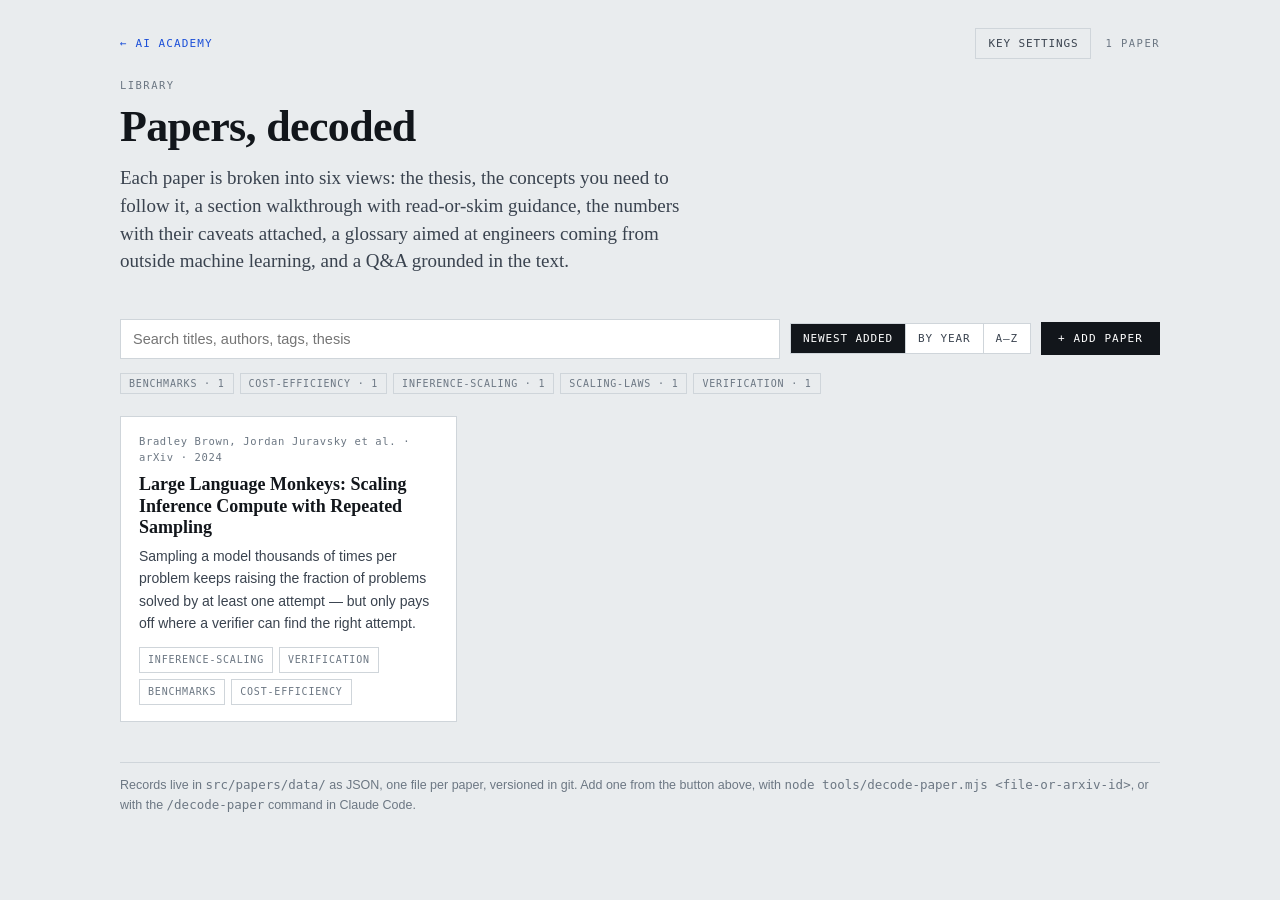
==== src/papers/index.html @ efe84f06 "Add papers library with in-browser paper ingestion Colocates a static decoded-paper reader at src/pa" ====
<!doctype html>
<html lang="en">
<head>
<meta charset="utf-8">
<meta name="viewport" content="width=device-width,initial-scale=1">
<title>Papers — AI Academy</title>
<meta name="description" content="Technical papers, decoded: thesis, concepts, section walkthrough, key numbers and a glossary for engineers coming from outside machine learning.">
<link rel="stylesheet" href="assets/decoder.css">
</head>
<body>
<div class="wrap">

  <div class="masthead">
    <a class="home" href="../">← AI Academy</a>
    <span class="spacer"></span>
    <button class="ghost" id="settings-btn">key settings</button>
    <span class="eyebrow" id="count"></span>
  </div>

  <div class="keypanel hide" id="keypanel">
    <span class="tag warn">local only</span>
    <h3>Your Anthropic API key</h3>
    <p class="note">Stored in this browser's localStorage and sent only to api.anthropic.com. It is never
      committed to the repo and no other visitor to this site can see or use it. Adding a paper below
      needs this key — the site is static and has no server of its own to hold one.</p>
    <div class="keyrow">
      <input type="password" id="key-input" placeholder="sk-ant-…" style="flex:1 1 260px" autocomplete="off">
      <button class="solid" id="key-save">save</button>
      <button class="ghost" id="key-clear">clear</button>
    </div>
    <div class="keyrow">
      <input type="text" id="model-input" placeholder="claude-sonnet-4-6" style="flex:1 1 200px" aria-label="Model">
      <span class="note" style="align-self:center">model used to decode papers</span>
    </div>
    <div id="key-state" class="note" style="margin-top:10px"></div>
  </div>

  <header class="hero">
    <div class="eyebrow">library</div>
    <h1>Papers, decoded</h1>
    <p class="thesis">Each paper is broken into six views: the thesis, the concepts you need to follow it,
      a section walkthrough with read-or-skim guidance, the numbers with their caveats attached,
      a glossary aimed at engineers coming from outside machine learning, and a Q&amp;A grounded in the text.</p>
  </header>

  <div class="bar">
    <input type="search" id="q" placeholder="Search titles, authors, tags, thesis" style="flex:1 1 240px" aria-label="Search papers">
    <div class="seg" role="group" aria-label="Sort order">
      <button id="sort-added" aria-pressed="true">newest added</button>
      <button id="sort-year" aria-pressed="false">by year</button>
      <button id="sort-title" aria-pressed="false">a–z</button>
    </div>
    <button class="solid" id="add-btn">+ add paper</button>
  </div>

  <div class="chips" id="tags" style="margin-top:14px" role="group" aria-label="Filter by tag"></div>

  <div class="grid three" id="list"></div>
  <p class="note hide" id="empty" style="margin-top:22px">Nothing matches that. Clear the search or drop a tag filter.</p>

  <div class="ingestpanel hide" id="ingestpanel">
    <span class="tag">add paper</span>
    <h3>Decode a new paper</h3>
    <p class="note">Runs the same five extraction passes as <code>tools/decode-paper.mjs</code>, in this
      browser, using your own key. This page can't write to the repo, so when it's done you'll download
      the record and an updated index — drop both into <code>src/papers/data/</code> and commit.</p>

    <div class="seg" role="group" aria-label="Source type" style="margin-top:14px">
      <button id="src-pdf" aria-pressed="true">upload pdf</button>
      <button id="src-text" aria-pressed="false">paste text</button>
      <button id="src-arxiv" aria-pressed="false">arxiv id</button>
    </div>

    <div id="src-pdf-panel" class="ingest-src">
      <input type="file" id="pdf-input" accept="application/pdf" style="margin-top:12px">
    </div>
    <div id="src-text-panel" class="ingest-src hide">
      <textarea id="text-input" rows="8" placeholder="Paste the abstract, or the full text of the paper" style="margin-top:12px"></textarea>
    </div>
    <div id="src-arxiv-panel" class="ingest-src hide">
      <input type="text" id="arxiv-input" placeholder="e.g. 2407.21787" style="margin-top:12px">
      <p class="note" id="arxiv-note" style="margin-top:8px">Fetched directly from arxiv.org. If your browser
        blocks the cross-origin request, download the PDF yourself and use "upload pdf" instead.</p>
    </div>

    <div class="keyrow" style="margin-top:16px">
      <input type="text" id="ingest-id" placeholder="id (optional — derived from the source)" style="flex:1 1 200px">
      <input type="text" id="ingest-tags" placeholder="tags, comma-separated (optional)" style="flex:1 1 200px">
    </div>
    <input type="text" id="ingest-links" placeholder="course links, comma-separated, e.g. course-04/module-12 (optional)" style="margin-top:8px">

    <div class="keyrow" style="margin-top:16px">
      <button class="solid" id="ingest-run">decode</button>
      <span class="note" id="ingest-status"></span>
    </div>

    <div id="ingest-log" class="ingest-log"></div>
    <div id="ingest-result" class="hide"></div>
  </div>

  <hr class="rule" style="margin-top:40px">
  <p class="note" style="margin-top:12px;font-size:12.5px">
    Records live in <code>src/papers/data/</code> as JSON, one file per paper, versioned in git.
    Add one from the button above, with <code>node tools/decode-paper.mjs &lt;file-or-arxiv-id&gt;</code>,
    or with the <code>/decode-paper</code> command in Claude Code.
  </p>

</div>
<script type="module" src="assets/library.js"></script>
<script type="module" src="assets/ingest.js"></script>
</body>
</html>
---- src/papers/assets/decoder.css ----
/* Paper Decoder — AI Academy
   Shared styles for the papers library and the single-paper reader. */

:root{
  --ink:#12161B; --ink2:#3A434F; --ink3:#6C7783;
  --bg:#E9ECEE; --panel:#FFFFFF; --line:#CFD5DA; --line2:#E3E7EA;
  --signal:#1B4FD8; --verify:#0F6E4F; --flag:#8E5514;
  --serif: Charter,"Bitstream Charter","Iowan Old Style",Georgia,serif;
  --sans: Inter,-apple-system,BlinkMacSystemFont,"Segoe UI",Roboto,Helvetica,Arial,sans-serif;
  --mono: ui-monospace,SFMono-Regular,"SF Mono",Menlo,Consolas,monospace;
}
*{box-sizing:border-box}
html,body{margin:0;padding:0}
body{background:var(--bg);color:var(--ink);font-family:var(--sans);font-size:15px;
  line-height:1.6;-webkit-font-smoothing:antialiased}
a{color:var(--signal);text-decoration:none}
a:hover{text-decoration:underline}
.wrap{max-width:1080px;margin:0 auto;padding:28px 20px 64px}

.eyebrow{font-family:var(--mono);font-size:10.5px;letter-spacing:.14em;text-transform:uppercase;color:var(--ink3)}
.rule{height:1px;background:var(--line);border:0;margin:0}
.spacer{flex:1 1 auto}
.note{color:var(--ink3);font-size:13px}
.err{border-left:3px solid var(--flag);padding-left:12px;color:var(--flag);font-size:13.5px;margin-top:12px}
.spin{font-family:var(--mono);font-size:11px;color:var(--ink3);letter-spacing:.1em}
.hide{display:none !important}

/* masthead */
.masthead{display:flex;align-items:baseline;gap:14px;flex-wrap:wrap;padding-bottom:18px}
.masthead .home{font-family:var(--mono);font-size:11px;letter-spacing:.1em;text-transform:uppercase}

/* hero */
.hero{padding-bottom:22px}
.hero h1{font-family:var(--serif);font-weight:600;font-size:clamp(28px,5vw,44px);
  line-height:1.06;letter-spacing:-.015em;margin:10px 0 0}
.hero .thesis{font-family:var(--serif);font-size:clamp(16px,2.2vw,19px);color:var(--ink2);
  max-width:62ch;margin:14px 0 0;line-height:1.45}
.byline{font-family:var(--mono);font-size:11px;color:var(--ink3);margin-top:12px}

/* controls */
.bar{display:flex;gap:10px;flex-wrap:wrap;align-items:center;margin-top:22px}
.seg{display:inline-flex;border:1px solid var(--line);background:var(--panel)}
.seg button{font-family:var(--mono);font-size:11px;letter-spacing:.08em;text-transform:uppercase;
  padding:8px 12px;border:0;background:transparent;color:var(--ink2);cursor:pointer}
.seg button+button{border-left:1px solid var(--line)}
.seg button[aria-pressed="true"]{background:var(--ink);color:#fff}
.ghost{font-family:var(--mono);font-size:11px;letter-spacing:.08em;text-transform:uppercase;
  padding:8px 12px;border:1px solid var(--line);background:transparent;color:var(--ink2);cursor:pointer}
.ghost:hover{border-color:var(--ink);color:var(--ink)}
.solid{font-family:var(--mono);font-size:11px;letter-spacing:.1em;text-transform:uppercase;
  background:var(--ink);color:#fff;border:1px solid var(--ink);padding:9px 16px;cursor:pointer}
.solid[disabled]{opacity:.45;cursor:default}
input[type=text],input[type=password],input[type=search],textarea{
  width:100%;font-family:var(--sans);font-size:14.5px;color:var(--ink);background:var(--panel);
  border:1px solid var(--line);padding:11px 12px;resize:vertical}
:focus-visible{outline:2px solid var(--signal);outline-offset:1px}

/* tabs */
.tabs{display:flex;flex-wrap:wrap;margin-top:26px;border-bottom:1px solid var(--line)}
.tabs button{font-family:var(--mono);font-size:11.5px;letter-spacing:.1em;text-transform:uppercase;
  background:transparent;border:0;border-bottom:2px solid transparent;margin-bottom:-1px;
  padding:10px 14px 9px;color:var(--ink3);cursor:pointer}
.tabs button[aria-selected="true"]{color:var(--ink);border-bottom-color:var(--signal)}
.tabs button:hover{color:var(--ink)}

/* cards */
.grid{display:grid;gap:14px;margin-top:22px}
@media(min-width:760px){.grid.two{grid-template-columns:1fr 1fr}}
@media(min-width:900px){.grid.three{grid-template-columns:repeat(3,1fr)}}
.card{background:var(--panel);border:1px solid var(--line);padding:16px 18px}
.card h3{font-family:var(--serif);font-size:19px;font-weight:600;margin:6px 0 8px;letter-spacing:-.01em}
.card p{margin:0 0 10px;color:var(--ink2)}
.card p:last-child{margin-bottom:0}
.tag{font-family:var(--mono);font-size:10px;letter-spacing:.12em;text-transform:uppercase;color:var(--signal)}
.tag.warn{color:var(--flag)}
.tag.ok{color:var(--verify)}

/* library */
.paperlink{display:block;background:var(--panel);border:1px solid var(--line);padding:16px 18px;color:inherit}
.paperlink:hover{border-color:var(--ink);text-decoration:none}
.paperlink h3{font-family:var(--serif);font-size:18px;font-weight:600;margin:8px 0 6px;line-height:1.2}
.paperlink .meta{font-family:var(--mono);font-size:10.5px;color:var(--ink3);letter-spacing:.06em}
.paperlink .sum{color:var(--ink2);font-size:14px;margin:0}
.chips{display:flex;gap:6px;flex-wrap:wrap;margin-top:12px}
.chip{font-family:var(--mono);font-size:10px;letter-spacing:.08em;text-transform:uppercase;
  border:1px solid var(--line);padding:4px 8px;color:var(--ink3);background:transparent;cursor:pointer}
.chip[aria-pressed="true"]{background:var(--ink);color:#fff;border-color:var(--ink)}
.chip.static{cursor:default}

/* walkthrough rows */
.row{display:grid;grid-template-columns:76px 1fr;gap:16px;background:var(--panel);
  border:1px solid var(--line);padding:16px 18px}
.clause{font-family:var(--mono);font-size:12px;color:var(--signal);letter-spacing:.04em;padding-top:3px}
.row h4{font-family:var(--serif);font-size:17px;font-weight:600;margin:0 0 6px}
.row p{margin:0;color:var(--ink2)}
.readif{font-family:var(--mono);font-size:10.5px;letter-spacing:.06em;text-transform:uppercase;
  color:var(--ink3);margin-top:8px;display:block}
@media(max-width:560px){.row{grid-template-columns:1fr;gap:4px}}

/* numbers */
.num{background:var(--panel);border:1px solid var(--line);padding:16px 18px}
.num .v{font-family:var(--serif);font-size:30px;font-weight:600;letter-spacing:-.02em;line-height:1.1}
.num .k{font-family:var(--mono);font-size:10.5px;letter-spacing:.1em;text-transform:uppercase;color:var(--ink3);margin-top:6px}
.num .m{margin-top:10px;color:var(--ink2);font-size:14px}
.num .caveat{margin-top:10px;padding-top:10px;border-top:1px dashed var(--line);color:var(--flag);font-size:13.5px}

/* jargon */
.term{background:var(--panel);border:1px solid var(--line)}
.term>button{width:100%;text-align:left;background:transparent;border:0;cursor:pointer;
  padding:12px 16px;display:flex;gap:12px;align-items:baseline}
.term .t{font-family:var(--mono);font-size:13px;color:var(--ink)}
.term .hint{color:var(--ink3);font-size:13px;flex:1}
.term .chev{font-family:var(--mono);color:var(--ink3);font-size:12px}
.term .body{padding:12px 16px 14px;color:var(--ink2);border-top:1px solid var(--line2)}

/* ask */
.msg{background:var(--panel);border:1px solid var(--line);padding:14px 16px;margin-bottom:10px;white-space:pre-wrap}
.msg.you{background:transparent;border-style:dashed}
.msg .who{font-family:var(--mono);font-size:10px;letter-spacing:.12em;text-transform:uppercase;
  color:var(--ink3);margin-bottom:6px}

/* key panel */
.keypanel{background:var(--panel);border:1px solid var(--line);border-left:3px solid var(--flag);
  padding:16px 18px;margin-top:22px}
.keypanel h3{font-family:var(--serif);font-size:18px;margin:6px 0 8px}
.keyrow{display:flex;gap:8px;flex-wrap:wrap;margin-top:10px}

/* ingest panel */
.ingestpanel{background:var(--panel);border:1px solid var(--line);border-left:3px solid var(--signal);
  padding:18px 20px;margin-top:22px}
.ingestpanel h3{font-family:var(--serif);font-size:19px;margin:6px 0 8px}
.ingestpanel input[type=file]{width:100%;font-family:var(--sans);font-size:13.5px;color:var(--ink2)}
.ingest-log{margin-top:14px;font-family:var(--mono);font-size:12px;color:var(--ink2);display:flex;flex-direction:column;gap:4px}
.ingest-log .step{display:flex;gap:8px;align-items:baseline}
.ingest-log .step .mark{width:14px;flex-shrink:0;color:var(--ink3)}
.ingest-log .step.ok .mark{color:var(--verify)}
.ingest-log .step.err .mark{color:var(--flag)}
.ingest-result{margin-top:16px;padding-top:16px;border-top:1px solid var(--line)}
.ingest-result .warn-list{color:var(--flag);font-size:13.5px;margin:0 0 12px;padding-left:18px}
.ingest-result .dl-row{display:flex;gap:8px;flex-wrap:wrap}

/* course links */
.linkback{display:flex;gap:8px;flex-wrap:wrap;margin-top:14px}
.linkback a{font-family:var(--mono);font-size:10.5px;letter-spacing:.08em;text-transform:uppercase;
  border:1px solid var(--line);padding:5px 9px;color:var(--ink2)}
.linkback a:hover{border-color:var(--signal);color:var(--signal);text-decoration:none}

@media (prefers-reduced-motion: reduce){*{animation:none !important;transition:none !important}}
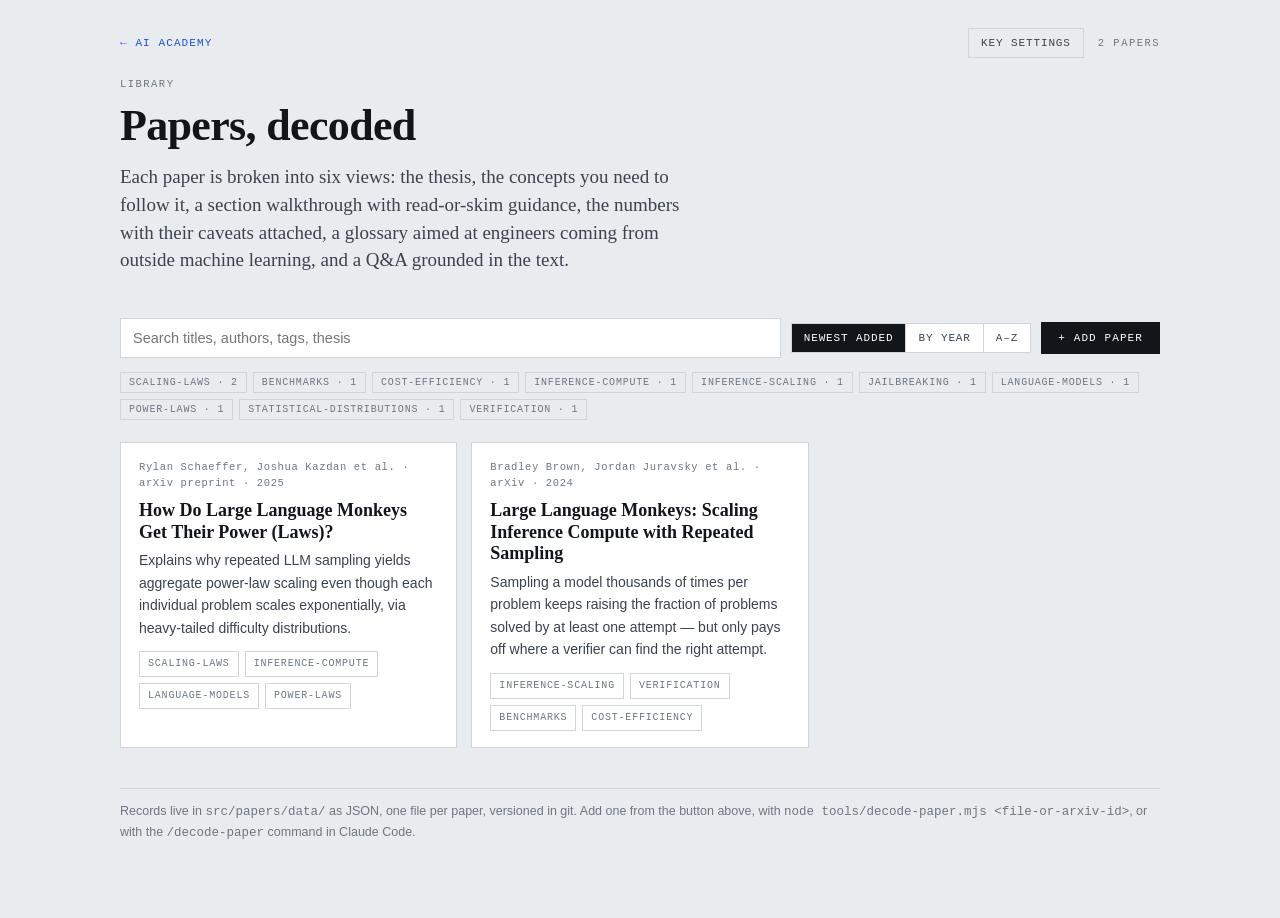
==== commit aa6cb076: "Point the workspace-id error and hint at where to find it The workspace-id field told people to add " ====
--- a/src/papers/index.html
+++ b/src/papers/index.html
@@ -31,6 +31,10 @@
     <div class="keyrow">
       <input type="text" id="model-input" placeholder="claude-sonnet-4-6" style="flex:1 1 200px" aria-label="Model">
       <span class="note" style="align-self:center">model used to decode papers</span>
+    </div>
+    <div class="keyrow">
+      <input type="text" id="workspace-input" placeholder="workspace id (only if your key needs one)" style="flex:1 1 260px" aria-label="Workspace id">
+      <span class="note" style="align-self:center">only if you saw a "workspace id" error — find it at console.anthropic.com → Settings → Workspaces</span>
     </div>
     <div id="key-state" class="note" style="margin-top:10px"></div>
   </div>
--- a/src/papers/assets/decoder.css
+++ b/src/papers/assets/decoder.css
@@ -47,6 +47,8 @@
 .ghost{font-family:var(--mono);font-size:11px;letter-spacing:.08em;text-transform:uppercase;
   padding:8px 12px;border:1px solid var(--line);background:transparent;color:var(--ink2);cursor:pointer}
 .ghost:hover{border-color:var(--ink);color:var(--ink)}
+.ghost.key-set{background:var(--verify);border-color:var(--verify);color:#fff}
+.ghost.key-set:hover{background:var(--verify);border-color:var(--verify);color:#fff}
 .solid{font-family:var(--mono);font-size:11px;letter-spacing:.1em;text-transform:uppercase;
   background:var(--ink);color:#fff;border:1px solid var(--ink);padding:9px 16px;cursor:pointer}
 .solid[disabled]{opacity:.45;cursor:default}
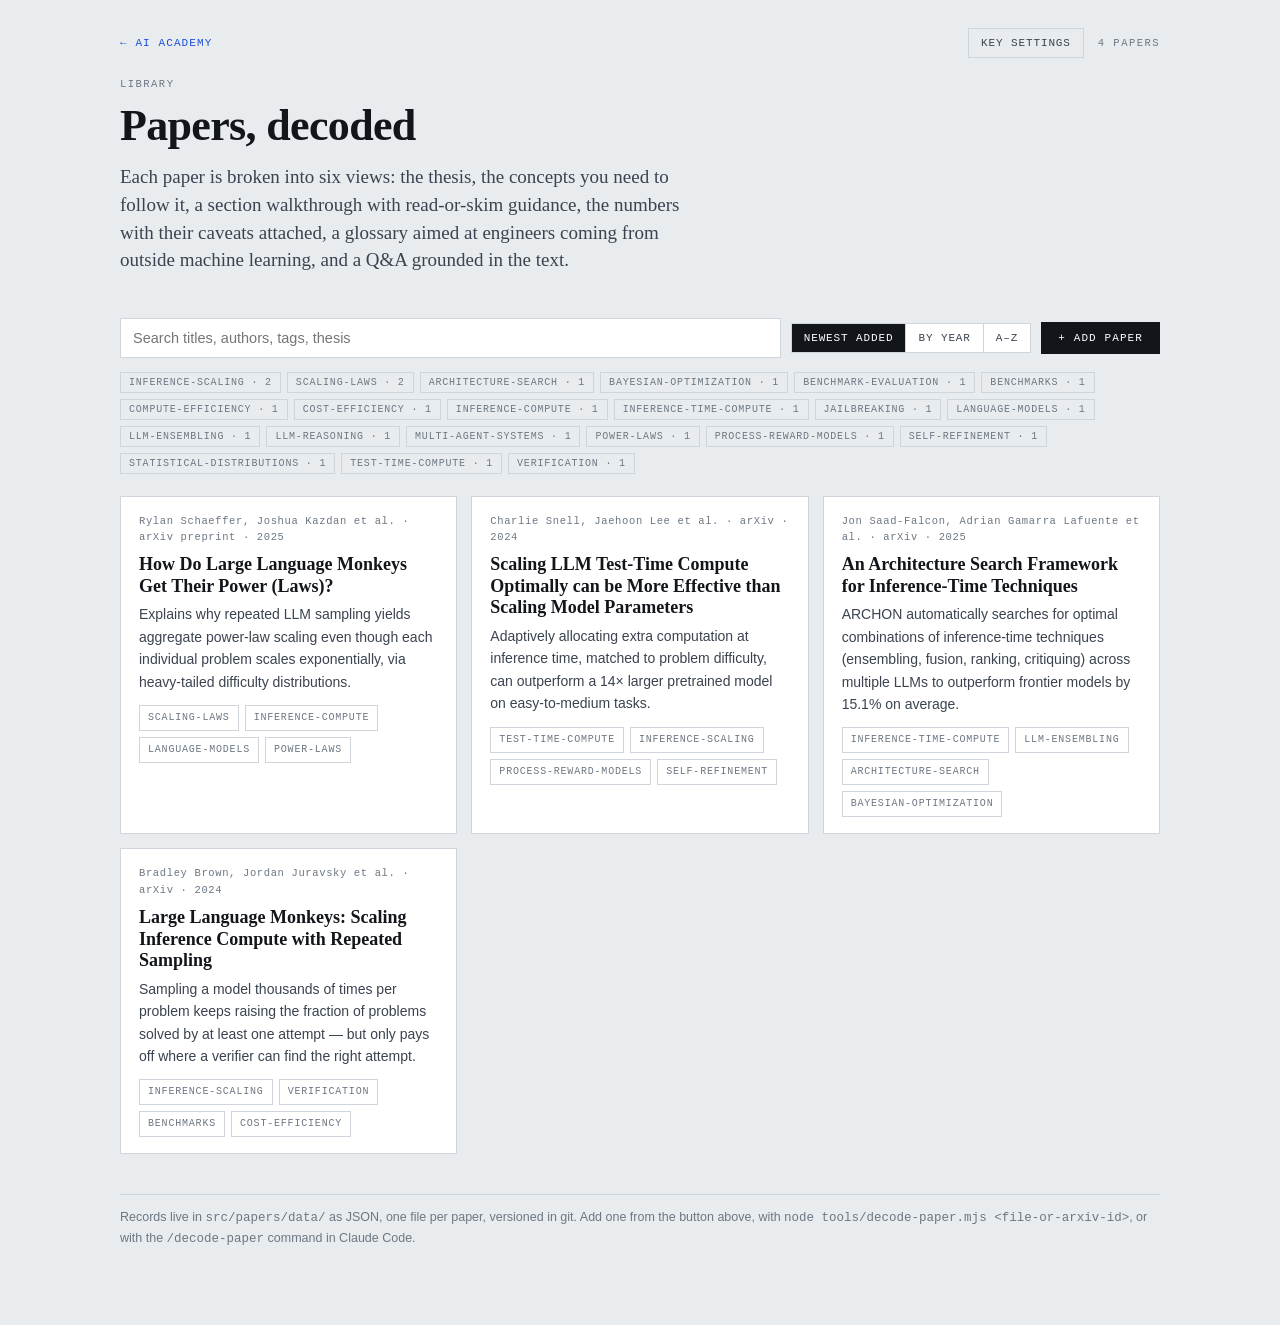
==== commit d5f5270c: "Add timeouts, progress feedback, and direct-to-GitHub publishing to paper ingest A decode with no re" ====
--- a/src/papers/index.html
+++ b/src/papers/index.html
@@ -37,6 +37,24 @@
       <span class="note" style="align-self:center">only if you saw a "workspace id" error — find it at console.anthropic.com → Settings → Workspaces</span>
     </div>
     <div id="key-state" class="note" style="margin-top:10px"></div>
+
+    <hr class="rule" style="margin:18px 0">
+    <span class="tag warn">also local only</span>
+    <h3>Publish to GitHub (optional)</h3>
+    <p class="note">A fine-grained personal access token, scoped to just this repo's Contents (read and
+      write), lets "decode a new paper" below commit the record straight to GitHub instead of only
+      downloading it. Stored the same way as the key above — never committed, never sent anywhere but
+      api.github.com. Skip this and use the download buttons if you'd rather commit by hand.</p>
+    <div class="keyrow">
+      <input type="password" id="github-token-input" placeholder="github_pat_…" style="flex:1 1 260px" autocomplete="off">
+      <button class="solid" id="github-token-save">save</button>
+      <button class="ghost" id="github-token-clear">clear</button>
+    </div>
+    <div class="keyrow">
+      <input type="text" id="github-repo-input" placeholder="owner/repo" style="flex:1 1 160px" aria-label="Repository">
+      <input type="text" id="github-branch-input" placeholder="branch" style="flex:1 1 100px" aria-label="Branch">
+    </div>
+    <div id="github-state" class="note" style="margin-top:10px"></div>
   </div>
 
   <header class="hero">
@@ -97,6 +115,8 @@
       <button class="solid" id="ingest-run">decode</button>
       <span class="note" id="ingest-status"></span>
     </div>
+    <p class="note" style="margin-top:8px">Each pass re-reads the whole document from scratch — a full PDF can take a
+      couple of minutes end to end. The timer on the running step keeps ticking; it isn't stuck.</p>
 
     <div id="ingest-log" class="ingest-log"></div>
     <div id="ingest-result" class="hide"></div>
--- a/src/papers/assets/decoder.css
+++ b/src/papers/assets/decoder.css
@@ -137,9 +137,10 @@
 .ingest-log .step .mark{width:14px;flex-shrink:0;color:var(--ink3)}
 .ingest-log .step.ok .mark{color:var(--verify)}
 .ingest-log .step.err .mark{color:var(--flag)}
+.ingest-log .step .elapsed{margin-left:auto;color:var(--ink3);font-size:10.5px}
 .ingest-result{margin-top:16px;padding-top:16px;border-top:1px solid var(--line)}
 .ingest-result .warn-list{color:var(--flag);font-size:13.5px;margin:0 0 12px;padding-left:18px}
-.ingest-result .dl-row{display:flex;gap:8px;flex-wrap:wrap}
+.ingest-result .dl-row{display:flex;gap:8px;flex-wrap:wrap;align-items:center;margin-bottom:10px}
 
 /* course links */
 .linkback{display:flex;gap:8px;flex-wrap:wrap;margin-top:14px}
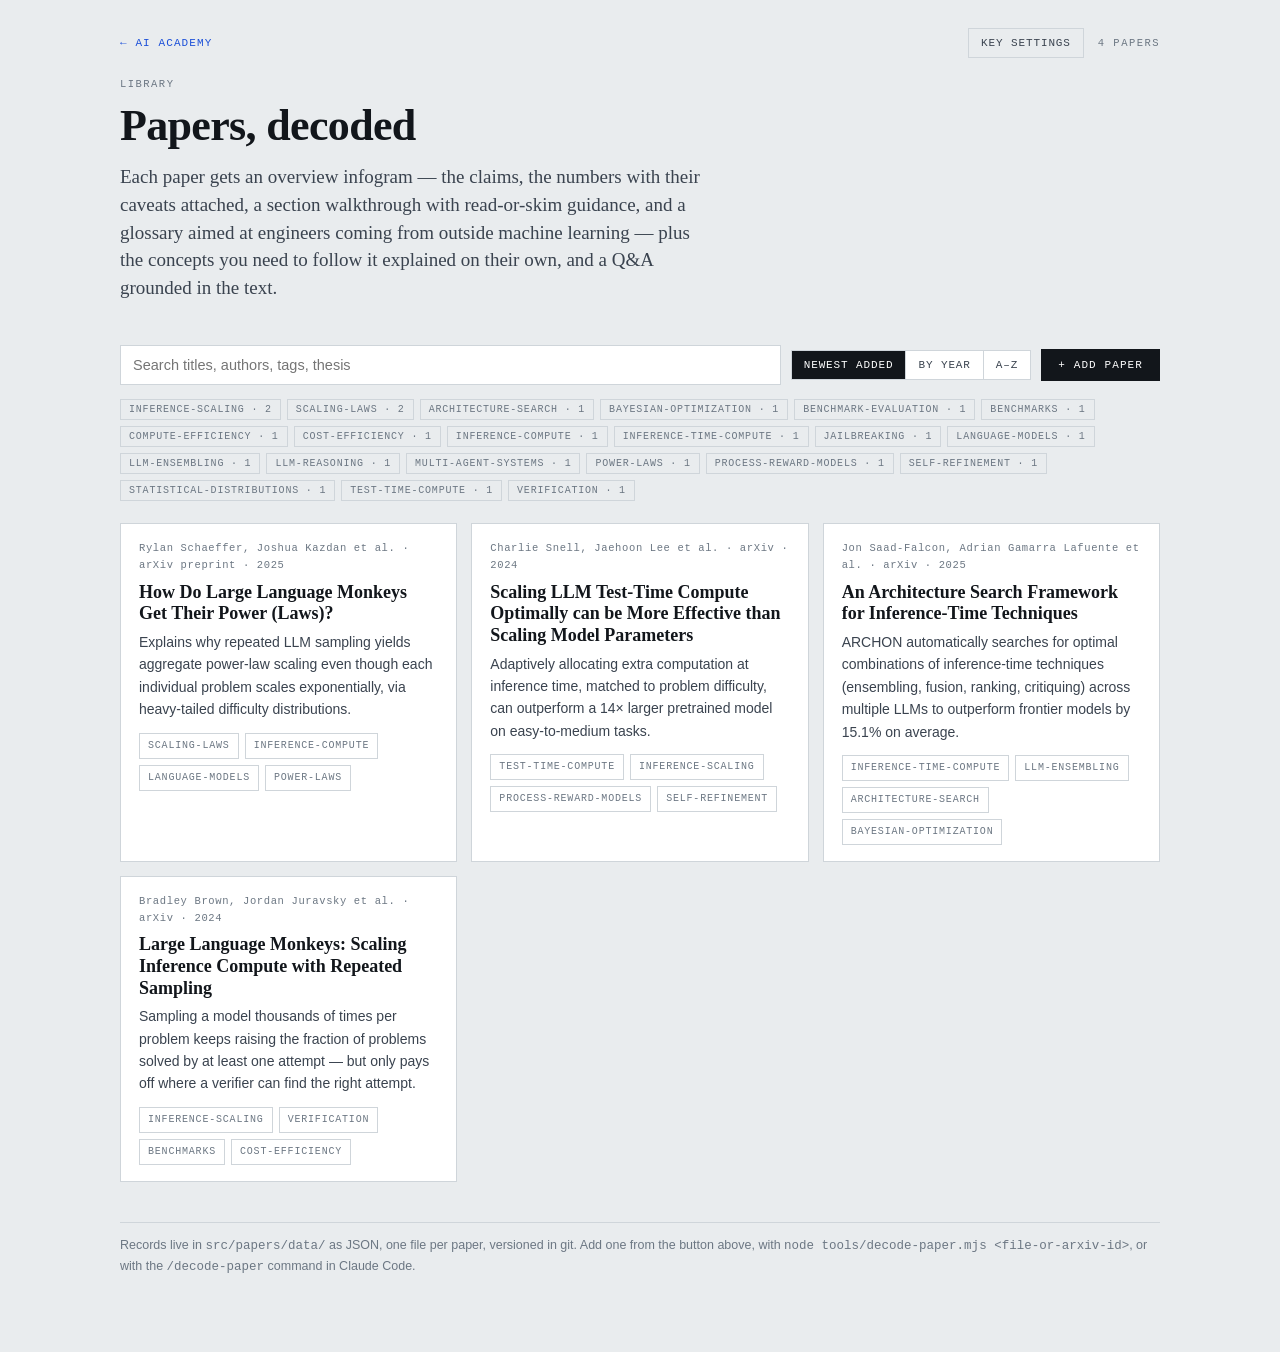
==== commit e83abfad: "Turn the paper reader's Overview into an infogram Consolidates Thesis, Walkthrough, Numbers and Jarg" ====
--- a/src/papers/index.html
+++ b/src/papers/index.html
@@ -60,9 +60,10 @@
   <header class="hero">
     <div class="eyebrow">library</div>
     <h1>Papers, decoded</h1>
-    <p class="thesis">Each paper is broken into six views: the thesis, the concepts you need to follow it,
-      a section walkthrough with read-or-skim guidance, the numbers with their caveats attached,
-      a glossary aimed at engineers coming from outside machine learning, and a Q&amp;A grounded in the text.</p>
+    <p class="thesis">Each paper gets an overview infogram — the claims, the numbers with their caveats
+      attached, a section walkthrough with read-or-skim guidance, and a glossary aimed at engineers coming
+      from outside machine learning — plus the concepts you need to follow it explained on their own, and
+      a Q&amp;A grounded in the text.</p>
   </header>
 
   <div class="bar">
--- a/src/papers/assets/decoder.css
+++ b/src/papers/assets/decoder.css
@@ -65,6 +65,11 @@
 .tabs button[aria-selected="true"]{color:var(--ink);border-bottom-color:var(--signal)}
 .tabs button:hover{color:var(--ink)}
 
+/* overview infogram section headers */
+.infohead{font-family:var(--mono);font-size:11px;font-weight:700;letter-spacing:.14em;text-transform:uppercase;
+  color:var(--ink3);margin-top:36px;padding-top:20px;border-top:1px solid var(--line)}
+.infohead:first-child{margin-top:22px;padding-top:0;border-top:0}
+
 /* cards */
 .grid{display:grid;gap:14px;margin-top:22px}
 @media(min-width:760px){.grid.two{grid-template-columns:1fr 1fr}}
@@ -89,22 +94,41 @@
 .chip[aria-pressed="true"]{background:var(--ink);color:#fff;border-color:var(--ink)}
 .chip.static{cursor:default}
 
-/* walkthrough rows */
-.row{display:grid;grid-template-columns:76px 1fr;gap:16px;background:var(--panel);
-  border:1px solid var(--line);padding:16px 18px}
-.clause{font-family:var(--mono);font-size:12px;color:var(--signal);letter-spacing:.04em;padding-top:3px}
-.row h4{font-family:var(--serif);font-size:17px;font-weight:600;margin:0 0 6px}
-.row p{margin:0;color:var(--ink2)}
-.readif{font-family:var(--mono);font-size:10.5px;letter-spacing:.06em;text-transform:uppercase;
-  color:var(--ink3);margin-top:8px;display:block}
-@media(max-width:560px){.row{grid-template-columns:1fr;gap:4px}}
+/* walkthrough timeline */
+.timeline{position:relative;margin-top:22px;padding-left:26px}
+.timeline::before{content:"";position:absolute;left:8px;top:4px;bottom:4px;width:2px;background:var(--line)}
+.tl-item{position:relative;padding-bottom:14px}
+.tl-item:last-child{padding-bottom:0}
+.tl-dot{position:absolute;left:-26px;top:16px;width:18px;height:18px;border-radius:50%;
+  background:var(--panel);border:2px solid var(--signal);box-sizing:border-box}
+.tl-dot::after{content:"";position:absolute;left:50%;top:50%;width:6px;height:6px;border-radius:50%;
+  background:var(--signal);transform:translate(-50%,-50%)}
+.tl-body{background:var(--panel);border:1px solid var(--line);padding:14px 16px}
+.tl-n{font-family:var(--mono);font-size:11px;color:var(--signal);letter-spacing:.04em}
+.tl-body h4{font-family:var(--serif);font-size:17px;font-weight:600;margin:4px 0 6px}
+.tl-body p{margin:0;color:var(--ink2)}
+.tl-pill{display:inline-block;margin-top:10px;font-family:var(--mono);font-size:9.5px;letter-spacing:.08em;
+  text-transform:uppercase;padding:3px 8px;border-radius:10px;background:var(--line2);color:var(--ink3)}
+.tl-pill.read{background:rgba(27,79,216,.1);color:var(--signal)}
 
-/* numbers */
+/* numbers: stat tiles + dumbbells (before -> after) */
 .num{background:var(--panel);border:1px solid var(--line);padding:16px 18px}
 .num .v{font-family:var(--serif);font-size:30px;font-weight:600;letter-spacing:-.02em;line-height:1.1}
 .num .k{font-family:var(--mono);font-size:10.5px;letter-spacing:.1em;text-transform:uppercase;color:var(--ink3);margin-top:6px}
 .num .m{margin-top:10px;color:var(--ink2);font-size:14px}
 .num .caveat{margin-top:10px;padding-top:10px;border-top:1px dashed var(--line);color:var(--flag);font-size:13.5px}
+.dumbbell-card .k{margin-top:0}
+.dumbbell-track{position:relative;height:6px;background:var(--line2);border-radius:3px;margin:34px 6px 30px}
+.dumbbell-line{position:absolute;top:-2px;height:10px;background:var(--signal);opacity:.28;border-radius:5px}
+.dumbbell-dot{position:absolute;top:50%;width:12px;height:12px;border-radius:50%;
+  transform:translate(-50%,-50%);box-shadow:0 0 0 2px var(--panel)}
+.dumbbell-dot.before{background:#9DB6F0}
+.dumbbell-dot.after{background:var(--signal)}
+.dumbbell-val{position:absolute;top:-30px;transform:translateX(-50%);font-family:var(--serif);
+  font-weight:600;font-size:17px;white-space:nowrap}
+.dumbbell-val.before{color:var(--ink3)}
+.dumbbell-val.after{color:var(--signal)}
+.dumbbell-card .m{margin-top:0}
 
 /* jargon */
 .term{background:var(--panel);border:1px solid var(--line)}
